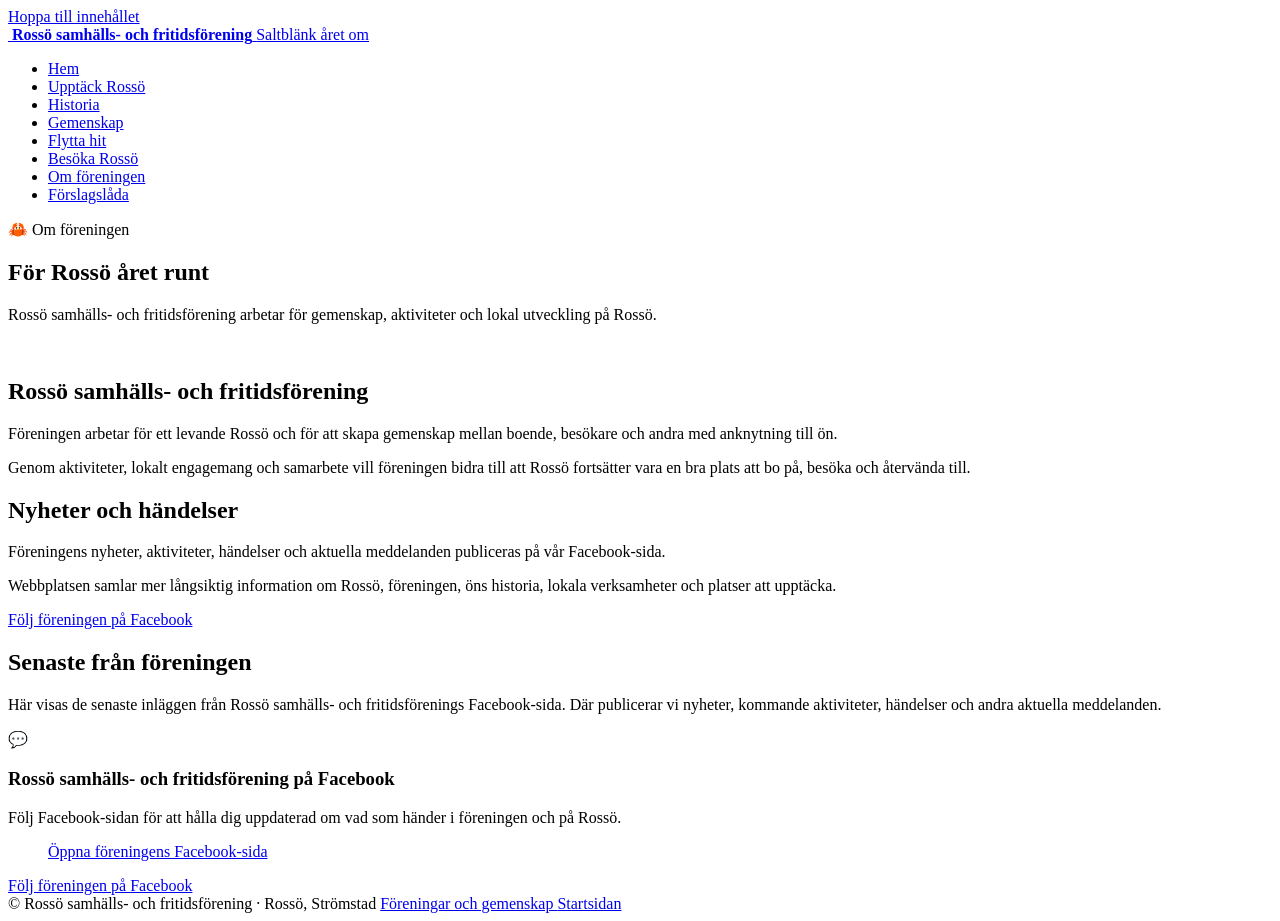
==== about.html @ 78ed14b2 "Add files via upload" ====
<!doctype html>
<html lang="sv">
<head>
  <meta charset="utf-8">
  <meta name="viewport" content="width=device-width, initial-scale=1">

  <title>Om föreningen | Rossö samhälls- och fritidsförening</title>

  <meta name="description"
        content="Om Rossö samhälls- och fritidsförening och hur du följer föreningens nyheter, aktiviteter och händelser på Facebook.">

  <meta name="theme-color" content="#d53b1d">

  <link rel="canonical"
        href="https://stefannaven.github.io/RossoNu/about.html">

  <meta property="og:title"
        content="Om föreningen | Rossö samhälls- och fritidsförening">

  <meta property="og:description"
        content="Om Rossö samhälls- och fritidsförening och hur du följer föreningens nyheter, aktiviteter och händelser på Facebook.">

  <meta property="og:type" content="website">

  <meta property="og:url"
        content="https://stefannaven.github.io/RossoNu/about.html">

  <meta property="og:image"
        content="https://stefannaven.github.io/RossoNu/images/shared/red-crab.jpg">

  <meta property="og:image:alt"
        content="Röd krabba som symbol för Rossö samhälls- och fritidsförening">

  <link rel="stylesheet" href="css/style.css">

  <link rel="icon"
        type="image/png"
        sizes="32x32"
        href="images/shared/icons/red-crab-32.png">

  <link rel="icon"
        type="image/png"
        sizes="64x64"
        href="images/shared/icons/red-crab-64.png">

  <link rel="apple-touch-icon"
        href="images/shared/icons/red-crab-apple-touch-icon.png">
</head>

<body>

<a class="skip-link" href="#main-content">
  Hoppa till innehållet
</a>

<header class="site-header">

  <div class="header-inner">

    <a class="brand"
       href="index.html"
       aria-label="Till startsidan">

      <img class="brand-mark"
           src="images/shared/red-crab.jpg"
           alt="">

      <span>
        <strong>Rossö samhälls- och fritidsförening</strong>
        <span>Saltblänk året om</span>
      </span>

    </a>

    <nav aria-label="Huvudmeny">

      <ul>
        <li>
          <a href="index.html">
            Hem
          </a>
        </li>

        <li>
          <a href="discover.html">
            Upptäck Rossö
          </a>
        </li>

        <li>
          <a href="history.html">
            Historia
          </a>
        </li>

        <li>
          <a href="community.html">
            Gemenskap
          </a>
        </li>

        <li>
          <a href="move.html">
            Flytta hit
          </a>
        </li>

        <li>
          <a href="visit.html">
            Besöka Rossö
          </a>
        </li>

        <li>
          <a href="about.html"
             aria-current="page">
            Om föreningen
          </a>
        </li>

        <li>
          <a href="suggestions.html">
            Förslagslåda
          </a>
        </li>
      </ul>

    </nav>

  </div>

</header>

<section class="page-hero">

  <div class="eyebrow">
    🦀 Om föreningen
  </div>

  <h1>För Rossö året runt</h1>

  <p>
    Rossö samhälls- och fritidsförening arbetar för gemenskap,
    aktiviteter och lokal utveckling på Rossö.
  </p>

</section>

<main id="main-content">

  <section>

    <div class="content-grid">

      <article class="card highlight">

        <div class="card-icon">

          <img src="images/shared/red-crab.jpg"
               alt="">

        </div>

        <h2>Rossö samhälls- och fritidsförening</h2>

        <p>
          Föreningen arbetar för ett levande Rossö och för att skapa
          gemenskap mellan boende, besökare och andra med anknytning
          till ön.
        </p>

        <p>
          Genom aktiviteter, lokalt engagemang och samarbete vill
          föreningen bidra till att Rossö fortsätter vara en bra plats
          att bo på, besöka och återvända till.
        </p>

      </article>

      <article class="card dark">

        <h2>Nyheter och händelser</h2>

        <p>
          Föreningens nyheter, aktiviteter, händelser och aktuella
          meddelanden publiceras på vår Facebook-sida.
        </p>

        <p>
          Webbplatsen samlar mer långsiktig information om Rossö,
          föreningen, öns historia, lokala verksamheter och platser
          att upptäcka.
        </p>

        <div class="card-actions">

          <a class="button secondary external-link"
             href="https://www.facebook.com/profile.php?id=100064710427895"
             target="_blank"
             rel="noopener">

            Följ föreningen på Facebook

          </a>

        </div>

      </article>

    </div>

  </section>

  <section>

    <div class="section-head">

      <div>

        <h2>Senaste från föreningen</h2>

        <p>
          Här visas de senaste inläggen från Rossö samhälls- och
          fritidsförenings Facebook-sida. Där publicerar vi nyheter,
          kommande aktiviteter, händelser och andra aktuella meddelanden.
        </p>

      </div>

    </div>

    <article class="card">

      <div class="card-icon">
        💬
      </div>

      <h3>Rossö samhälls- och fritidsförening på Facebook</h3>

      <p>
        Följ Facebook-sidan för att hålla dig uppdaterad om vad som
        händer i föreningen och på Rossö.
      </p>

      <div class="fb-page"
           data-href="https://www.facebook.com/profile.php?id=100064710427895"
           data-tabs="timeline"
           data-width="500"
           data-height="600"
           data-small-header="false"
           data-adapt-container-width="true"
           data-hide-cover="false"
           data-show-facepile="false">

        <blockquote
          cite="https://www.facebook.com/profile.php?id=100064710427895"
          class="fb-xfbml-parse-ignore">

          <a href="https://www.facebook.com/profile.php?id=100064710427895"
             target="_blank"
             rel="noopener">

            Öppna föreningens Facebook-sida

          </a>

        </blockquote>

      </div>

      <div class="card-actions">

        <a class="button facebook external-link"
           href="https://www.facebook.com/profile.php?id=100064710427895"
           target="_blank"
           rel="noopener">

          Följ föreningen på Facebook

        </a>

      </div>

    </article>

  </section>

</main>

<footer>

  <div class="footer-inner">

    <span>
      © <span data-current-year></span>
      Rossö samhälls- och fritidsförening · Rossö, Strömstad
    </span>

    <span class="footer-links">

      <a href="community.html">
        Föreningar och gemenskap
      </a>

      <a href="index.html">
        Startsidan
      </a>

    </span>

  </div>

</footer>

<div id="fb-root"></div>

<script async
        defer
        crossorigin="anonymous"
        src="https://connect.facebook.net/sv_SE/sdk.js#xfbml=1&version=v23.0">
</script>

<script src="js/site.js"></script>

</body>
</html>
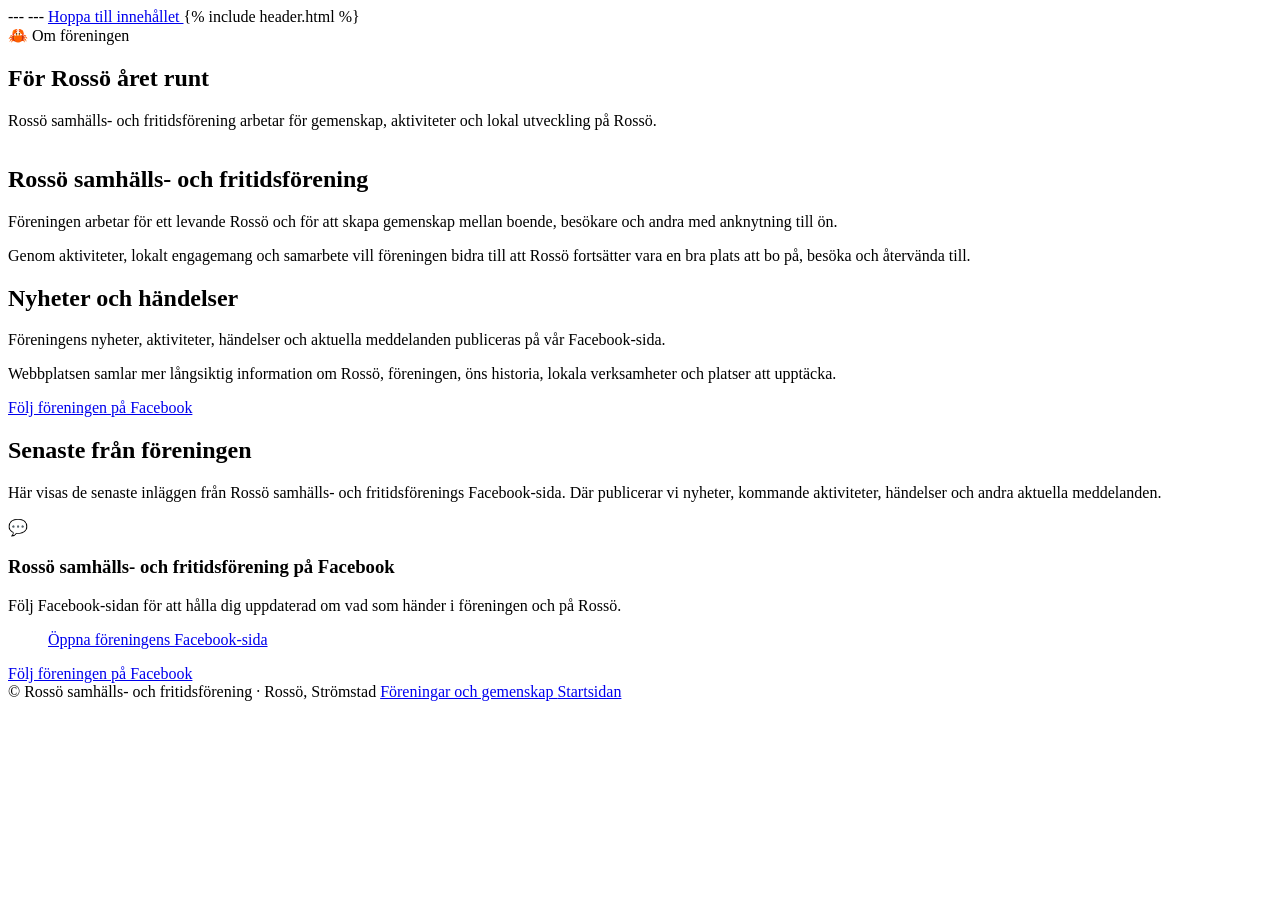
==== commit 0947d3fc: "Add files via upload" ====
--- a/about.html
+++ b/about.html
@@ -1,3 +1,5 @@
+---
+---
 <!doctype html>
 <html lang="sv">
 <head>
@@ -53,83 +55,7 @@
   Hoppa till innehållet
 </a>
 
-<header class="site-header">
-
-  <div class="header-inner">
-
-    <a class="brand"
-       href="index.html"
-       aria-label="Till startsidan">
-
-      <img class="brand-mark"
-           src="images/shared/red-crab.jpg"
-           alt="">
-
-      <span>
-        <strong>Rossö samhälls- och fritidsförening</strong>
-        <span>Saltblänk året om</span>
-      </span>
-
-    </a>
-
-    <nav aria-label="Huvudmeny">
-
-      <ul>
-        <li>
-          <a href="index.html">
-            Hem
-          </a>
-        </li>
-
-        <li>
-          <a href="discover.html">
-            Upptäck Rossö
-          </a>
-        </li>
-
-        <li>
-          <a href="history.html">
-            Historia
-          </a>
-        </li>
-
-        <li>
-          <a href="community.html">
-            Gemenskap
-          </a>
-        </li>
-
-        <li>
-          <a href="move.html">
-            Flytta hit
-          </a>
-        </li>
-
-        <li>
-          <a href="visit.html">
-            Besöka Rossö
-          </a>
-        </li>
-
-        <li>
-          <a href="about.html"
-             aria-current="page">
-            Om föreningen
-          </a>
-        </li>
-
-        <li>
-          <a href="suggestions.html">
-            Förslagslåda
-          </a>
-        </li>
-      </ul>
-
-    </nav>
-
-  </div>
-
-</header>
+{% include header.html %}
 
 <section class="page-hero">
 
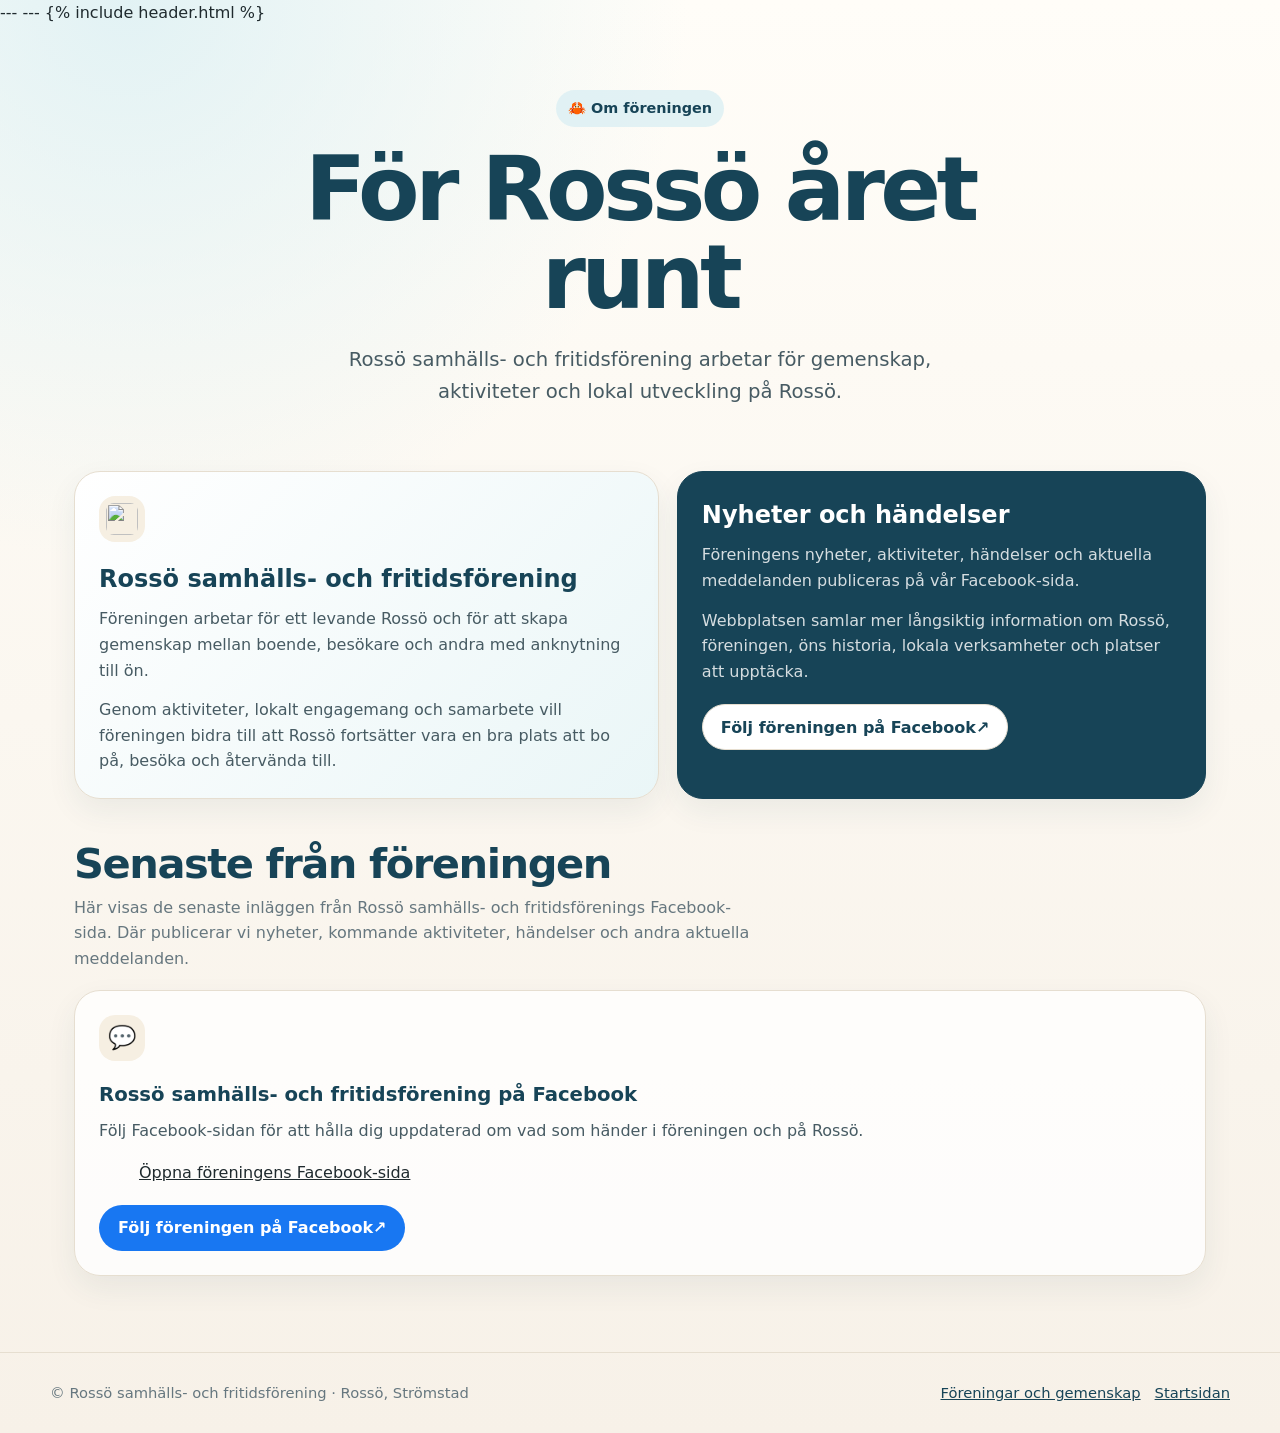
==== commit 03341890: "Add files via upload" ====
--- a/about.html
+++ b/about.html
@@ -14,7 +14,7 @@
   <meta name="theme-color" content="#d53b1d">
 
   <link rel="canonical"
-        href="https://stefannaven.github.io/RossoNu/about.html">
+        href="https://www.rosso.nu/about.html">
 
   <meta property="og:title"
         content="Om föreningen | Rossö samhälls- och fritidsförening">
@@ -25,10 +25,10 @@
   <meta property="og:type" content="website">
 
   <meta property="og:url"
-        content="https://stefannaven.github.io/RossoNu/about.html">
+        content="https://www.rosso.nu/about.html">
 
   <meta property="og:image"
-        content="https://stefannaven.github.io/RossoNu/images/shared/red-crab.jpg">
+        content="https://www.rosso.nu/images/shared/red-crab.jpg">
 
   <meta property="og:image:alt"
         content="Röd krabba som symbol för Rossö samhälls- och fritidsförening">
@@ -228,7 +228,7 @@
         Föreningar och gemenskap
       </a>
 
-      <a href="index.html">
+      <a href="/">
         Startsidan
       </a>
 
--- a/css/style.css
+++ b/css/style.css
@@ -0,0 +1,404 @@
+:root {
+  --sea: #2f6f87;
+  --sea-dark: #174457;
+  --sky: #dff1f4;
+  --sand: #f6efe2;
+  --white: #ffffff;
+  --text: #1f2a2e;
+  --muted: #66777f;
+  --line: #e6ded0;
+  --facebook: #1877f2;
+  --shadow: 0 18px 45px rgba(31, 72, 86, .13);
+  --content-width: 1180px;
+}
+
+* { box-sizing: border-box; }
+html { scroll-behavior: smooth; }
+body {
+  margin: 0;
+  font-family: system-ui, -apple-system, BlinkMacSystemFont, "Segoe UI", sans-serif;
+  color: var(--text);
+  background:
+    radial-gradient(circle at 10% 0%, rgba(223, 241, 244, .9), transparent 35rem),
+    linear-gradient(180deg, #fffdf8 0%, #f7f1e8 100%);
+  line-height: 1.6;
+}
+
+img { max-width: 100%; }
+a { color: inherit; }
+
+.skip-link {
+  position: fixed;
+  left: 16px;
+  top: -80px;
+  z-index: 100;
+  padding: 10px 16px;
+  border-radius: 10px;
+  background: var(--sea-dark);
+  color: #fff;
+}
+.skip-link:focus { top: 12px; }
+
+.site-header {
+  position: sticky;
+  top: 0;
+  z-index: 20;
+  background: rgba(255, 253, 248, .9);
+  border-bottom: 1px solid rgba(230, 222, 208, .9);
+  backdrop-filter: blur(12px);
+}
+.header-inner {
+  max-width: var(--content-width);
+  margin: 0 auto;
+  padding: 16px 24px;
+  display: flex;
+  align-items: center;
+  justify-content: space-between;
+  gap: 16px;
+}
+.brand {
+  min-width: 230px;
+  display: flex;
+  align-items: center;
+  gap: 12px;
+  text-decoration: none;
+}
+.brand-mark {
+  width: 42px;
+  height: 42px;
+  border-radius: 12px;
+  object-fit: cover;
+  display: block;
+  box-shadow: 0 8px 22px rgba(47, 111, 135, .22);
+}
+.brand strong {
+  display: block;
+  color: var(--sea-dark);
+  font-size: 1.02rem;
+  line-height: 1.2;
+}
+.brand span span {
+  display: block;
+  margin-top: 1px;
+  color: var(--muted);
+  font-size: .86rem;
+}
+nav ul {
+  list-style: none;
+  padding: 0;
+  margin: 0;
+  display: flex;
+  flex-wrap: nowrap;
+  justify-content: flex-end;
+  gap: 2px;
+}
+nav a {
+  display: block;
+  padding: 8px 7px;
+  border-radius: 999px;
+  color: var(--sea-dark);
+  font-size: .89rem;
+  white-space: nowrap;
+  text-decoration: none;
+}
+nav a:hover,
+nav a:focus-visible,
+nav a[aria-current="page"] {
+  background: var(--sky);
+  outline: none;
+}
+nav a[aria-current="page"] { font-weight: 750; }
+
+.hero,
+.page-hero {
+  max-width: var(--content-width);
+  margin: 0 auto;
+  padding: 64px 24px 36px;
+}
+.hero {
+  display: grid;
+  grid-template-columns: 1.05fr .95fr;
+  gap: 38px;
+  align-items: center;
+}
+.page-hero { max-width: 920px; text-align: center; }
+.eyebrow {
+  display: inline-flex;
+  align-items: center;
+  gap: 8px;
+  margin-bottom: 18px;
+  padding: 7px 12px;
+  border-radius: 999px;
+  background: rgba(223, 241, 244, .88);
+  color: var(--sea-dark);
+  font-size: .9rem;
+  font-weight: 700;
+}
+.hero h1,
+.page-hero h1 {
+  margin: 0;
+  color: var(--sea-dark);
+  font-size: clamp(2.6rem, 7vw, 5.6rem);
+  line-height: .99;
+  letter-spacing: -.05em;
+}
+.hero h1 span { display: block; color: var(--sea); }
+.hero p,
+.page-hero p {
+  max-width: 680px;
+  margin: 22px auto 0;
+  color: #475b63;
+  font-size: clamp(1.05rem, 2vw, 1.23rem);
+}
+.hero-text p { margin-left: 0; }
+.hero-actions {
+  display: flex;
+  flex-wrap: wrap;
+  gap: 12px;
+  margin-top: 30px;
+}
+.page-hero .hero-actions { justify-content: center; }
+.button {
+  display: inline-flex;
+  align-items: center;
+  justify-content: center;
+  min-height: 46px;
+  padding: 0 18px;
+  border: 1px solid transparent;
+  border-radius: 999px;
+  font-weight: 750;
+  text-decoration: none;
+}
+.button.primary {
+  background: var(--sea-dark);
+  color: #fff;
+  box-shadow: 0 12px 28px rgba(23, 68, 87, .22);
+}
+.button.secondary {
+  border-color: var(--line);
+  background: #fff;
+  color: var(--sea-dark);
+}
+.button.facebook { background: var(--facebook); color: #fff; }
+.button:hover { transform: translateY(-1px); }
+
+.hero-image {
+  position: relative;
+  min-height: 480px;
+  overflow: hidden;
+  border-radius: 34px;
+  background: linear-gradient(135deg, var(--sky), var(--sand));
+  box-shadow: var(--shadow);
+}
+#hero-media-container { position: absolute; inset: 0; }
+.hero-background {
+  width: 100%;
+  height: 100%;
+  background-position: center;
+  background-size: cover;
+  animation: hero-fade .45s ease-out;
+}
+.hero-video { width: 100%; height: 100%; object-fit: cover; }
+@keyframes hero-fade { from { opacity: .35; } to { opacity: 1; } }
+.hero-note {
+  position: absolute;
+  left: 22px;
+  right: 22px;
+  bottom: 22px;
+  z-index: 2;
+  padding: 18px;
+  border: 1px solid rgba(255,255,255,.8);
+  border-radius: 22px;
+  background: rgba(255,255,255,.88);
+  color: var(--sea-dark);
+  backdrop-filter: blur(10px);
+}
+.hero-note strong { display: block; }
+
+main {
+  max-width: var(--content-width);
+  margin: 0 auto;
+  padding: 28px 24px 76px;
+}
+section[id] { scroll-margin-top: 100px; }
+.section-head {
+  display: flex;
+  justify-content: space-between;
+  align-items: end;
+  gap: 22px;
+  margin: 42px 0 18px;
+}
+.section-head h2 {
+  margin: 0;
+  color: var(--sea-dark);
+  font-size: clamp(1.8rem, 4vw, 2.6rem);
+  line-height: 1.1;
+  letter-spacing: -.035em;
+}
+.section-head p {
+  max-width: 680px;
+  margin: 8px 0 0;
+  color: var(--muted);
+}
+.lead { font-size: 1.08rem; }
+.content-grid {
+  display: grid;
+  grid-template-columns: 1.05fr .95fr;
+  gap: 18px;
+}
+.cards {
+  display: grid;
+  grid-template-columns: repeat(3, minmax(0, 1fr));
+  gap: 18px;
+}
+.cards.two { grid-template-columns: repeat(2, minmax(0, 1fr)); }
+.card {
+  background: rgba(255,255,255,.8);
+  border: 1px solid var(--line);
+  border-radius: 26px;
+  padding: 24px;
+  box-shadow: 0 12px 30px rgba(31,72,86,.07);
+}
+.card.highlight { background: linear-gradient(135deg, #fff 0%, #eaf6f7 100%); }
+.card.dark { background: var(--sea-dark); border-color: var(--sea-dark); color: #fff; }
+.card.dark h2,
+.card.dark h3 { color: #fff; }
+.card.dark p { color: rgba(255,255,255,.82); }
+.card-icon {
+  width: 46px;
+  height: 46px;
+  margin-bottom: 18px;
+  display: grid;
+  place-items: center;
+  border-radius: 16px;
+  background: var(--sand);
+  font-size: 1.42rem;
+}
+.card-icon img { width: 32px; height: 32px; border-radius: 8px; object-fit: cover; }
+.card h2,
+.card h3 { margin: 0 0 8px; color: var(--sea-dark); }
+.card h3 { font-size: 1.23rem; }
+.card p { margin: 0; color: #475b63; }
+.card p + p { margin-top: 14px; }
+.card-actions { display: flex; flex-wrap: wrap; gap: 10px; margin-top: 20px; }
+.text-link { color: var(--sea-dark); font-weight: 750; }
+.external-link::after { content: " ↗"; }
+
+.facebook-card {
+  min-width: 0;
+}
+
+.fb-fallback {
+  margin-top: 14px;
+  padding: 16px;
+  border: 1px solid #d8e3f4;
+  border-radius: 18px;
+  background: #f4f7fb;
+}
+
+.notice {
+  margin-top: 26px;
+  padding: 20px 22px;
+  border-left: 5px solid var(--sea);
+  border-radius: 0 18px 18px 0;
+  background: rgba(223,241,244,.72);
+}
+.notice p { margin: 0; }
+
+.link-list { margin: 14px 0 0; padding-left: 20px; }
+.link-list li + li { margin-top: 8px; }
+.logo-box {
+  min-height: 88px;
+  margin-bottom: 18px;
+  display: flex;
+  align-items: center;
+  justify-content: center;
+  padding: 14px;
+  border-radius: 18px;
+  background: #fff;
+  border: 1px solid var(--line);
+}
+.logo-box img { max-height: 70px; width: auto; }
+
+.history-hero-card {
+  position: relative;
+  z-index: 1;
+  margin: 18px;
+  padding: 18px;
+  border-radius: 26px;
+  background: rgba(255,255,255,.94);
+}
+.history-hero-card img { display: block; width: 100%; border-radius: 18px; }
+.history-hero-card h2 { margin: 18px 0 8px; color: var(--sea-dark); }
+.history-hero-card p { margin: 0; color: #475b63; }
+.history-article {
+  display: grid;
+  grid-template-columns: minmax(0,1fr) minmax(280px,420px);
+  align-items: center;
+  gap: 28px;
+  margin-top: 22px;
+}
+.history-article:nth-child(odd) { grid-template-columns: minmax(280px,420px) minmax(0,1fr); }
+.history-article:nth-child(odd) .history-text { order: 2; }
+.history-image img { display: block; width: 100%; height: auto; border-radius: 18px; }
+.history-text p + p { margin-top: 14px; }
+
+.cta-band {
+  margin-top: 54px;
+  padding: 30px;
+  display: grid;
+  grid-template-columns: 1fr auto;
+  align-items: center;
+  gap: 22px;
+  border-radius: 30px;
+  background: var(--sea-dark);
+  color: #fff;
+}
+.cta-band h2 { margin: 0 0 6px; }
+.cta-band p { margin: 0; color: rgba(255,255,255,.8); }
+
+footer {
+  border-top: 1px solid var(--line);
+  padding: 28px 24px;
+  color: var(--muted);
+  font-size: .92rem;
+}
+.footer-inner {
+  max-width: var(--content-width);
+  margin: 0 auto;
+  display: flex;
+  justify-content: space-between;
+  gap: 20px;
+  flex-wrap: wrap;
+}
+.footer-links { display: flex; flex-wrap: wrap; gap: 14px; }
+.footer-links a { color: var(--sea-dark); }
+
+@media (prefers-reduced-motion: reduce) {
+  html { scroll-behavior: auto; }
+  *, *::before, *::after { animation-duration: .01ms !important; animation-iteration-count: 1 !important; }
+}
+
+@media (max-width: 1040px) {
+  .header-inner { align-items: flex-start; flex-direction: column; }
+  nav ul { justify-content: flex-start; }
+  .hero { grid-template-columns: 1fr; padding-top: 42px; }
+  .hero-image { min-height: 380px; }
+  .cards { grid-template-columns: repeat(2, minmax(0,1fr)); }
+}
+@media (max-width: 720px) {
+  .header-inner { padding: 12px 18px; gap: 12px; }
+  .brand { min-width: 0; }
+  .brand strong { font-size: .94rem; }
+  nav { width: 100%; overflow-x: auto; padding-bottom: 2px; }
+  nav ul { width: max-content; flex-wrap: nowrap; }
+  .hero, .page-hero { padding: 38px 18px 24px; }
+  main { padding: 20px 18px 60px; }
+  .content-grid, .cards, .cards.two, .cta-band { grid-template-columns: 1fr; }
+  .history-article,
+  .history-article:nth-child(odd) { grid-template-columns: 1fr; }
+  .history-article:nth-child(odd) .history-text { order: initial; }
+  .section-head { display: block; }
+  .hero-image { min-height: 320px; }
+  .cta-band .button { justify-self: start; }
+}
